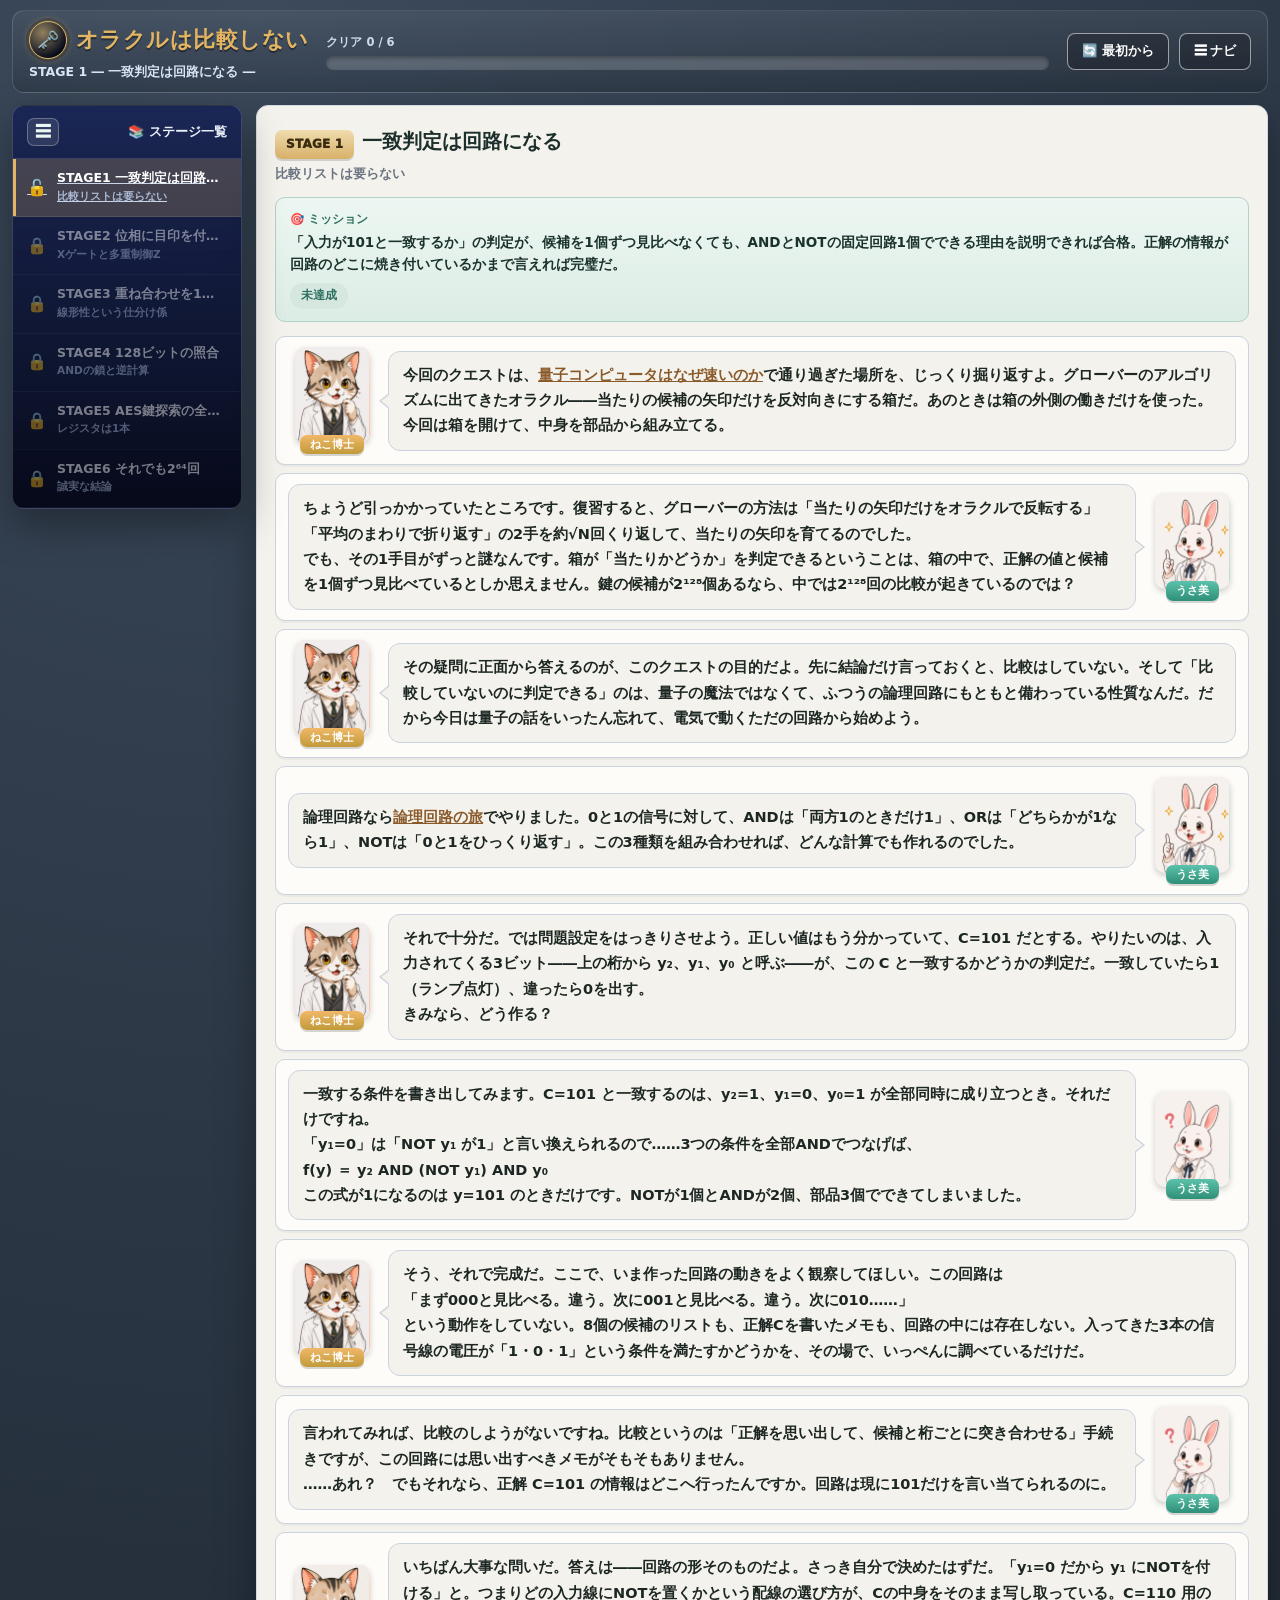
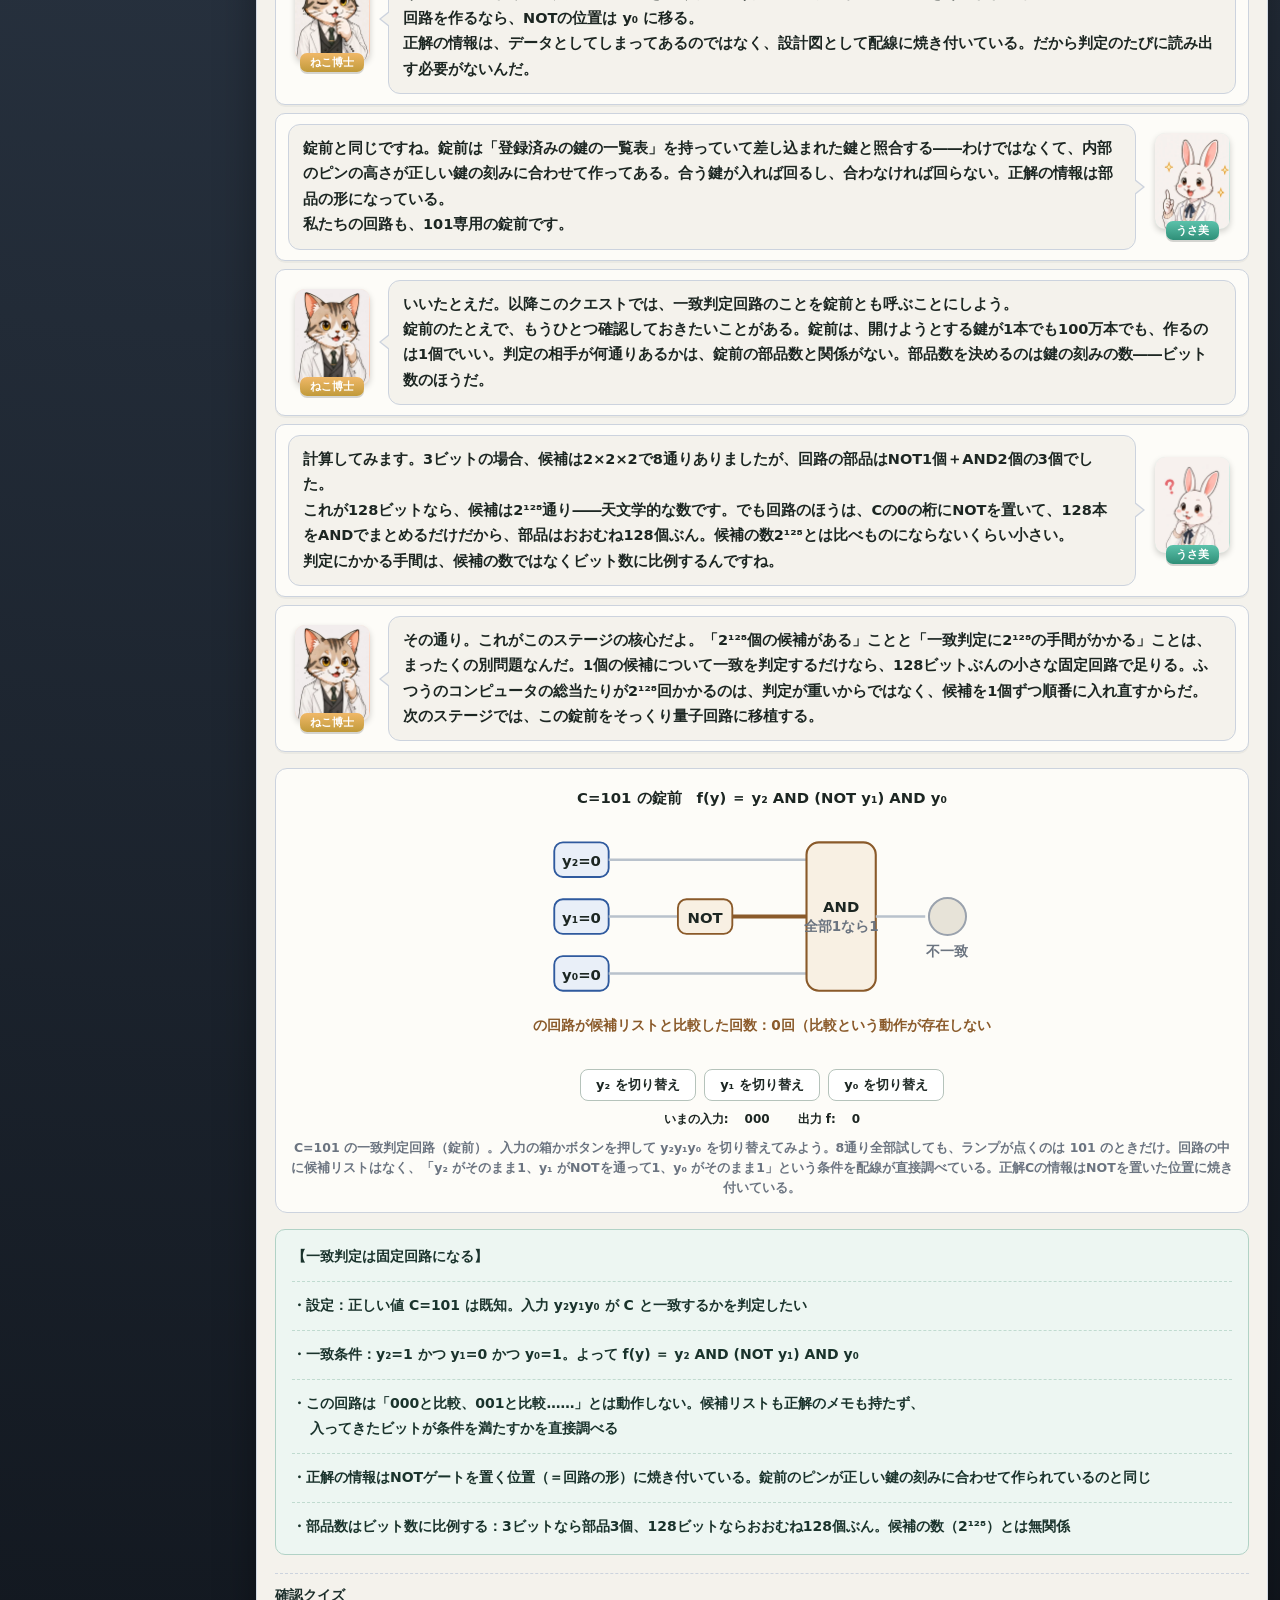
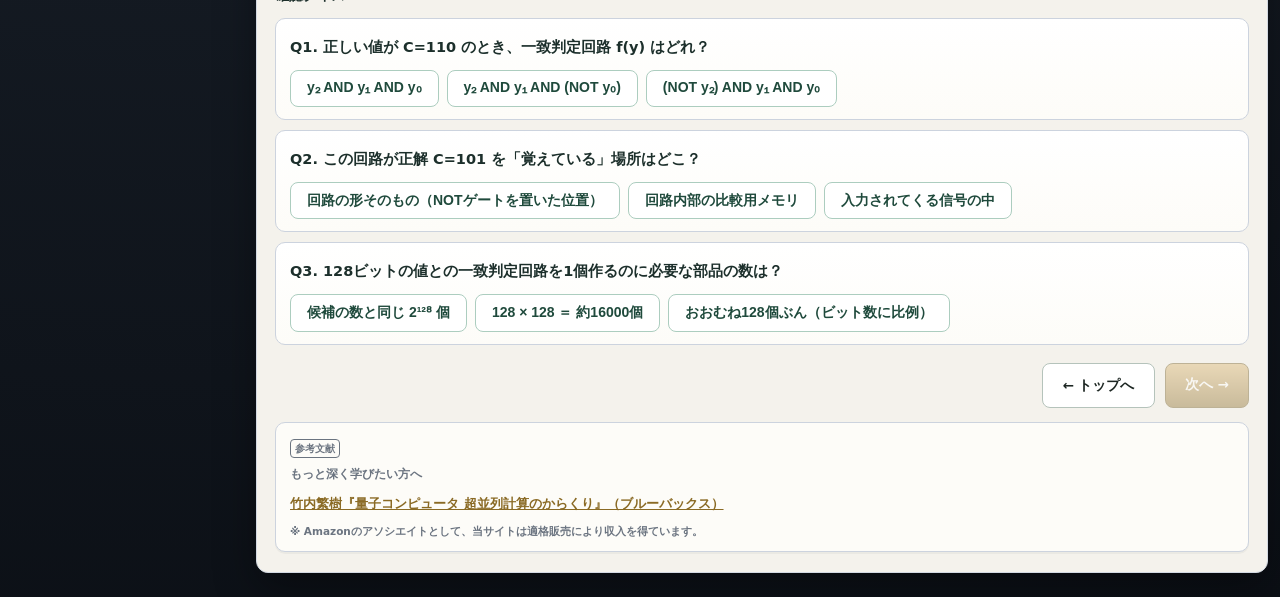
==== stage1.html @ 8a1bfce4 "feat: グローバーのオラクル解説クエスト全6ステージを追加 「オラクルは比較しない ― グローバー探索の一致判定回路のなかみ」。 古典AND錠前、Xサンドと多重制御Z、線形性、トフォリ鎖と逆計算、" ====
<!DOCTYPE html>
<html lang="ja">
<head>
<meta charset="UTF-8">
<meta name="viewport" content="width=device-width, initial-scale=1.0">
<meta name="theme-color" content="#26303d">
<!-- Google tag (gtag.js) -->
<script async src="https://www.googletagmanager.com/gtag/js?id=G-9RTQCP2HXM"></script>
<script>
  window.dataLayer = window.dataLayer || [];
  function gtag(){dataLayer.push(arguments);}
  gtag('js', new Date());
  gtag('config', 'G-9RTQCP2HXM');
</script>
<title>STAGE1 一致判定は回路になる ― オラクルは比較しない</title>
<meta name="description" content="「入力が101かどうか」を調べるのに、000と比較、001と比較…と順番に見比べる必要はない。ANDとNOTでできた固定回路が、比較リストなしで一致を見抜く。錠前が鍵の一覧表を持たないのと同じ理屈を、まず古典回路で確かめる。">
<link rel="canonical" href="https://ruglerugle.github.io/grover-oracle/stage1.html">
<meta property="og:type" content="article">
<meta property="og:site_name" content="オラクルは比較しない">
<meta property="og:locale" content="ja_JP">
<meta property="og:title" content="STAGE1 一致判定は回路になる ― オラクルは比較しない">
<meta property="og:description" content="一致判定に比較リストは要らない。ANDとNOTの固定回路が101を見抜く仕組みを、錠前のたとえで理解する。">
<meta property="og:url" content="https://ruglerugle.github.io/grover-oracle/stage1.html">
<meta property="og:image" content="https://ruglerugle.github.io/grover-oracle/images/ogp.png">
<meta name="twitter:card" content="summary_large_image">
<link rel="icon" type="image/png" href="images/favicon.png">
<link rel="stylesheet" href="design-system.css">
<style>
  .qc-svg .label{fill:var(--muted);font-size:11px;font-weight:700}
  .qc-svg .strong{fill:var(--ink);font-size:12px;font-weight:900}
  .qc-svg .accent{fill:#8a5a2a;font-size:11px;font-weight:900}
  .anim-ctrl{display:flex;align-items:center;gap:8px;justify-content:center;margin-top:10px;flex-wrap:wrap}
  .anim-ctrl .btn{padding:.4rem .95rem;font-size:13px;font-weight:900}
  .readout{display:flex;flex-wrap:wrap;gap:4px 16px;justify-content:center;margin-top:8px;font-size:12px;font-weight:700;color:var(--ink)}
  .readout b{font-weight:900;font-variant-numeric:tabular-nums;color:inherit}
</style>
</head>
<body>
<div class="app-shell side-collapsed" id="app-shell">
  <header class="game-header">
    <div class="brand">
      <div class="brand-title"><a class="head-reset home-badge" href="index.html" title="トップへ" aria-label="トップへ">🗝️</a> <span>オラクルは比較しない</span></div>
      <div class="brand-sub">STAGE 1 ― 一致判定は回路になる ―</div>
    </div>
    <div class="head-progress-wrap">
      <div class="head-progress-label" id="progress-label">クリア 0 / 6</div>
      <div class="head-progress" role="progressbar" aria-label="クリア済みステージ数" aria-valuemin="0" aria-valuemax="6" aria-valuenow="0"><div class="head-progress-fill" id="progress-fill" style="width:0%"></div></div>
    </div>
    <div class="header-actions">
      <button class="head-reset" id="btn-reset-all">🔄 最初から</button>
      <button class="head-reset" id="head-nav-toggle" title="ステージ一覧の表示切替">☰ ナビ</button>
    </div>
  </header>

  <div class="game-layout">
    <div class="side-backdrop" id="side-backdrop"></div>
    <aside class="side-panel">
      <div class="side-head">
        <button class="side-toggle" id="sidebar-toggle" title="ステージ一覧の表示切替" aria-label="ステージ一覧の表示切替">☰</button>
        <span class="side-head-text">📚 ステージ一覧</span>
      </div>
      <div class="side-list" id="side-list"></div>
    </aside>

    <main class="main-area">
      <div class="chapter-head">
        <span class="chapter-badge">STAGE 1</span><span class="chapter-title">一致判定は回路になる</span>
        <div class="chapter-sub">比較リストは要らない</div>
      </div>

      <div class="mission-box">
        <div class="mission-label">🎯 ミッション</div>
        <div class="mission-text">「入力が101と一致するか」の判定が、候補を1個ずつ見比べなくても、ANDとNOTの固定回路1個でできる理由を説明できれば合格。正解の情報が回路のどこに焼き付いているかまで言えれば完璧だ。</div>
        <span class="mission-status" id="mission-status">未達成</span>
      </div>

      <div class="dialogue-scene">
        <div class="dialog-row">
          <div class="dialog-character">
            <div class="dialog-avatar mentor"><img src="images/cat.webp" width="300" height="386" alt=""></div>
            <div class="dialog-name mentor">ねこ博士</div>
          </div>
          <div class="dialog-bubble">今回のクエストは、<a href="https://ruglerugle.github.io/quantum-computer/" target="_blank" rel="noopener" style="color:#8a5a2a;text-decoration:underline">量子コンピュータはなぜ速いのか</a>で通り過ぎた場所を、じっくり掘り返すよ。グローバーのアルゴリズムに出てきた<strong>オラクル</strong>――当たりの候補の矢印だけを反対向きにする箱だ。あのときは箱の外側の働きだけを使った。今回は<strong>箱を開けて、中身を部品から組み立てる</strong>。</div>
        </div>
        <div class="dialog-row right">
          <div class="dialog-character">
            <div class="dialog-avatar student"><img src="images/rabbit.webp" width="300" height="386" alt=""></div>
            <div class="dialog-name student">うさ美</div>
          </div>
          <div class="dialog-bubble">ちょうど引っかかっていたところです。復習すると、グローバーの方法は「当たりの矢印だけをオラクルで反転する」「平均のまわりで折り返す」の2手を約√N回くり返して、当たりの矢印を育てるのでした。<br>でも、その1手目がずっと謎なんです。箱が「当たりかどうか」を判定できるということは、<strong>箱の中で、正解の値と候補を1個ずつ見比べている</strong>としか思えません。鍵の候補が2¹²⁸個あるなら、中では2¹²⁸回の比較が起きているのでは？</div>
        </div>
        <div class="dialog-row">
          <div class="dialog-character">
            <div class="dialog-avatar mentor"><img src="images/cat.webp" width="300" height="386" alt=""></div>
            <div class="dialog-name mentor">ねこ博士</div>
          </div>
          <div class="dialog-bubble">その疑問に正面から答えるのが、このクエストの目的だよ。先に結論だけ言っておくと、<strong>比較はしていない</strong>。そして「比較していないのに判定できる」のは、量子の魔法ではなくて、<strong>ふつうの論理回路にもともと備わっている性質</strong>なんだ。だから今日は量子の話をいったん忘れて、電気で動くただの回路から始めよう。</div>
        </div>
        <div class="dialog-row right">
          <div class="dialog-character">
            <div class="dialog-avatar student"><img src="images/rabbit.webp" width="300" height="386" alt=""></div>
            <div class="dialog-name student">うさ美</div>
          </div>
          <div class="dialog-bubble">論理回路なら<a href="https://informatics.habatakijuku.com/cpu-logic-game/" target="_blank" rel="noopener" style="color:#8a5a2a;text-decoration:underline">論理回路の旅</a>でやりました。0と1の信号に対して、ANDは「両方1のときだけ1」、ORは「どちらかが1なら1」、NOTは「0と1をひっくり返す」。この3種類を組み合わせれば、どんな計算でも作れるのでした。</div>
        </div>
        <div class="dialog-row">
          <div class="dialog-character">
            <div class="dialog-avatar mentor"><img src="images/cat.webp" width="300" height="386" alt=""></div>
            <div class="dialog-name mentor">ねこ博士</div>
          </div>
          <div class="dialog-bubble">それで十分だ。では問題設定をはっきりさせよう。<strong>正しい値はもう分かっていて、C=101 だとする</strong>。やりたいのは、入力されてくる3ビット――上の桁から y₂、y₁、y₀ と呼ぶ――が、この C と<strong>一致するかどうかの判定</strong>だ。一致していたら1（ランプ点灯）、違ったら0を出す。<br>きみなら、どう作る？</div>
        </div>
        <div class="dialog-row right">
          <div class="dialog-character">
            <div class="dialog-avatar student"><img src="images/rabbitThink.webp" width="300" height="386" alt=""></div>
            <div class="dialog-name student">うさ美</div>
          </div>
          <div class="dialog-bubble">一致する条件を書き出してみます。C=101 と一致するのは、<strong>y₂=1、y₁=0、y₀=1 が全部同時に成り立つとき</strong>。それだけですね。<br>「y₁=0」は「NOT y₁ が1」と言い換えられるので……3つの条件を全部ANDでつなげば、<br><strong>f(y) ＝ y₂ AND (NOT y₁) AND y₀</strong><br>この式が1になるのは y=101 のときだけです。NOTが1個とANDが2個、部品3個でできてしまいました。</div>
        </div>
        <div class="dialog-row">
          <div class="dialog-character">
            <div class="dialog-avatar mentor"><img src="images/cat.webp" width="300" height="386" alt=""></div>
            <div class="dialog-name mentor">ねこ博士</div>
          </div>
          <div class="dialog-bubble">そう、それで完成だ。ここで、いま作った回路の動きをよく観察してほしい。この回路は<br>「まず000と見比べる。違う。次に001と見比べる。違う。次に010……」<br>という動作を<strong>していない</strong>。8個の候補のリストも、正解Cを書いたメモも、回路の中には存在しない。入ってきた3本の信号線の電圧が「1・0・1」という条件を満たすかどうかを、<strong>その場で、いっぺんに</strong>調べているだけだ。</div>
        </div>
        <div class="dialog-row right">
          <div class="dialog-character">
            <div class="dialog-avatar student"><img src="images/rabbitThink.webp" width="300" height="386" alt=""></div>
            <div class="dialog-name student">うさ美</div>
          </div>
          <div class="dialog-bubble">言われてみれば、比較のしようがないですね。比較というのは「正解を思い出して、候補と桁ごとに突き合わせる」手続きですが、この回路には思い出すべきメモがそもそもありません。<br>……あれ？　でもそれなら、<strong>正解 C=101 の情報はどこへ行った</strong>んですか。回路は現に101だけを言い当てられるのに。</div>
        </div>
        <div class="dialog-row">
          <div class="dialog-character">
            <div class="dialog-avatar mentor"><img src="images/catThink.webp" width="300" height="386" alt=""></div>
            <div class="dialog-name mentor">ねこ博士</div>
          </div>
          <div class="dialog-bubble">いちばん大事な問いだ。答えは――<strong>回路の形そのもの</strong>だよ。さっき自分で決めたはずだ。「y₁=0 だから y₁ にNOTを付ける」と。つまり<strong>どの入力線にNOTを置くか</strong>という配線の選び方が、Cの中身をそのまま写し取っている。C=110 用の回路を作るなら、NOTの位置は y₀ に移る。<br>正解の情報は、データとしてしまってあるのではなく、<strong>設計図として配線に焼き付いている</strong>。だから判定のたびに読み出す必要がないんだ。</div>
        </div>
        <div class="dialog-row right">
          <div class="dialog-character">
            <div class="dialog-avatar student"><img src="images/rabbit.webp" width="300" height="386" alt=""></div>
            <div class="dialog-name student">うさ美</div>
          </div>
          <div class="dialog-bubble">錠前と同じですね。錠前は「登録済みの鍵の一覧表」を持っていて差し込まれた鍵と照合する――わけではなくて、<strong>内部のピンの高さが正しい鍵の刻みに合わせて作ってある</strong>。合う鍵が入れば回るし、合わなければ回らない。正解の情報は部品の形になっている。<br>私たちの回路も、101専用の錠前です。</div>
        </div>
        <div class="dialog-row">
          <div class="dialog-character">
            <div class="dialog-avatar mentor"><img src="images/cat.webp" width="300" height="386" alt=""></div>
            <div class="dialog-name mentor">ねこ博士</div>
          </div>
          <div class="dialog-bubble">いいたとえだ。以降このクエストでは、一致判定回路のことを<strong>錠前</strong>とも呼ぶことにしよう。<br>錠前のたとえで、もうひとつ確認しておきたいことがある。錠前は、開けようとする鍵が1本でも100万本でも、<strong>作るのは1個でいい</strong>。判定の相手が何通りあるかは、錠前の部品数と関係がない。部品数を決めるのは<strong>鍵の刻みの数</strong>――ビット数のほうだ。</div>
        </div>
        <div class="dialog-row right">
          <div class="dialog-character">
            <div class="dialog-avatar student"><img src="images/rabbitThink.webp" width="300" height="386" alt=""></div>
            <div class="dialog-name student">うさ美</div>
          </div>
          <div class="dialog-bubble">計算してみます。3ビットの場合、候補は2×2×2で8通りありましたが、回路の部品はNOT1個＋AND2個の3個でした。<br>これが128ビットなら、候補は2¹²⁸通り――天文学的な数です。でも回路のほうは、Cの0の桁にNOTを置いて、128本をANDでまとめるだけだから、<strong>部品はおおむね128個ぶん</strong>。候補の数2¹²⁸とは比べものにならないくらい小さい。<br>判定にかかる手間は、候補の数ではなく<strong>ビット数に比例する</strong>んですね。</div>
        </div>
        <div class="dialog-row">
          <div class="dialog-character">
            <div class="dialog-avatar mentor"><img src="images/cat.webp" width="300" height="386" alt=""></div>
            <div class="dialog-name mentor">ねこ博士</div>
          </div>
          <div class="dialog-bubble">その通り。これがこのステージの核心だよ。<strong>「2¹²⁸個の候補がある」ことと「一致判定に2¹²⁸の手間がかかる」ことは、まったくの別問題</strong>なんだ。1個の候補について一致を判定するだけなら、128ビットぶんの小さな固定回路で足りる。ふつうのコンピュータの総当たりが2¹²⁸回かかるのは、判定が重いからではなく、<strong>候補を1個ずつ順番に入れ直す</strong>からだ。<br>次のステージでは、この錠前をそっくり量子回路に移植する。</div>
        </div>
      </div>

      <div class="diagram-box">
        <svg id="lock-svg" class="qc-svg" viewBox="0 0 372 216" width="100%" role="img" aria-label="C=101の一致判定回路の図。左に3つの入力y2、y1、y0があり、y1の線にはNOTゲートが入っている。3本の線がANDゲートに集まり、出力にランプがつながる。入力を切り替えると信号線の色が変わり、入力が101のときだけランプが点灯する">
          <text class="strong" x="186" y="16" text-anchor="middle">C=101 の錠前　f(y) ＝ y₂ AND (NOT y₁) AND y₀</text>
          <!-- 入力トグル -->
          <g id="in2" style="cursor:pointer" role="button" tabindex="0" aria-label="入力y2を切り替え">
            <rect x="18" y="48" width="44" height="28" rx="7" fill="#e9eff8" stroke="#2f5a9e" stroke-width="1.5"/>
            <text class="strong" x="40" y="67" text-anchor="middle">y₂=<tspan id="v2">0</tspan></text>
          </g>
          <g id="in1" style="cursor:pointer" role="button" tabindex="0" aria-label="入力y1を切り替え">
            <rect x="18" y="94" width="44" height="28" rx="7" fill="#e9eff8" stroke="#2f5a9e" stroke-width="1.5"/>
            <text class="strong" x="40" y="113" text-anchor="middle">y₁=<tspan id="v1">0</tspan></text>
          </g>
          <g id="in0" style="cursor:pointer" role="button" tabindex="0" aria-label="入力y0を切り替え">
            <rect x="18" y="140" width="44" height="28" rx="7" fill="#e9eff8" stroke="#2f5a9e" stroke-width="1.5"/>
            <text class="strong" x="40" y="159" text-anchor="middle">y₀=<tspan id="v0">0</tspan></text>
          </g>
          <!-- 配線 -->
          <line id="w2" x1="62" y1="62" x2="222" y2="62" stroke="#b9c2cc" stroke-width="2"/>
          <line id="w1a" x1="62" y1="108" x2="118" y2="108" stroke="#b9c2cc" stroke-width="2"/>
          <line id="w1b" x1="162" y1="108" x2="222" y2="108" stroke="#b9c2cc" stroke-width="2"/>
          <line id="w0" x1="62" y1="154" x2="222" y2="154" stroke="#b9c2cc" stroke-width="2"/>
          <!-- NOT -->
          <rect x="118" y="94" width="44" height="28" rx="7" fill="#f8f0e3" stroke="#8a5a2a" stroke-width="1.5"/>
          <text class="strong" x="140" y="113" text-anchor="middle">NOT</text>
          <!-- AND -->
          <rect x="222" y="48" width="56" height="120" rx="10" fill="#f8f0e3" stroke="#8a5a2a" stroke-width="1.7"/>
          <text class="strong" x="250" y="104" text-anchor="middle">AND</text>
          <text class="label" x="250" y="120" text-anchor="middle">全部1なら1</text>
          <!-- 出力 -->
          <line id="wout" x1="278" y1="108" x2="318" y2="108" stroke="#b9c2cc" stroke-width="2"/>
          <circle id="lamp" cx="336" cy="108" r="15" fill="#e7e3d8" stroke="#9aa2ad" stroke-width="1.6"/>
          <text id="lamp-label" class="label" x="336" y="140" text-anchor="middle">不一致</text>
          <text id="cmp-count" class="accent" x="186" y="200" text-anchor="middle">この回路が候補リストと比較した回数：0回（比較という動作が存在しない）</text>
        </svg>
        <div class="anim-ctrl">
          <button type="button" class="btn" id="btn-y2">y₂ を切り替え</button>
          <button type="button" class="btn" id="btn-y1">y₁ を切り替え</button>
          <button type="button" class="btn" id="btn-y0">y₀ を切り替え</button>
        </div>
        <div class="readout">いまの入力: <b id="cur-in">000</b>　出力 f: <b id="cur-out">0</b></div>
        <div class="diagram-caption">C=101 の一致判定回路（錠前）。入力の箱かボタンを押して y₂y₁y₀ を切り替えてみよう。8通り全部試しても、ランプが点くのは <strong>101 のときだけ</strong>。回路の中に候補リストはなく、「y₂ がそのまま1、y₁ がNOTを通って1、y₀ がそのまま1」という条件を配線が直接調べている。正解Cの情報は<strong>NOTを置いた位置</strong>に焼き付いている。</div>
      </div>

      <div class="formula-box">
        <span class="step">【一致判定は固定回路になる】</span>
        <span class="step">・設定：正しい値 <span class="nw">C=101</span> は既知。入力 <span class="nw">y₂y₁y₀</span> が C と一致するかを判定したい</span>
        <span class="step">・一致条件：<span class="nw">y₂=1</span> かつ <span class="nw">y₁=0</span> かつ <span class="nw">y₀=1</span>。よって <span class="nw">f(y) ＝ y₂ AND (NOT y₁) AND y₀</span></span>
        <span class="step">・この回路は「000と比較、001と比較……」とは<strong>動作しない</strong>。候補リストも正解のメモも持たず、入ってきたビットが条件を満たすかを直接調べる</span>
        <span class="step">・正解の情報は<strong>NOTゲートを置く位置（＝回路の形）</strong>に焼き付いている。錠前のピンが正しい鍵の刻みに合わせて作られているのと同じ</span>
        <span class="step">・部品数はビット数に比例する：3ビットなら部品3個、128ビットなら<span class="nw">おおむね128個ぶん</span>。候補の数（2¹²⁸）とは無関係</span>
      </div>

      <div class="quiz-head">確認クイズ</div>
      <div class="quiz-card" data-quiz>
        <p class="quiz-q">Q1. 正しい値が C=110 のとき、一致判定回路 f(y) はどれ？</p>
        <div class="choice-list">
          <button class="choice-btn">y₂ AND y₁ AND y₀</button>
          <button class="choice-btn">y₂ AND y₁ AND (NOT y₀)</button>
          <button class="choice-btn">(NOT y₂) AND y₁ AND y₀</button>
        </div>
        <div class="quiz-explain" hidden>正解！ C=110 と一致する条件は「y₂=1 かつ y₁=1 かつ y₀=0」。0になっている桁は y₀ だけなので、NOTは y₀ に付く。NOTの位置が変わる＝別の値専用の錠前になる、ということだ。</div>
      </div>

      <div class="quiz-card" data-quiz>
        <p class="quiz-q">Q2. この回路が正解 C=101 を「覚えている」場所はどこ？</p>
        <div class="choice-list">
          <button class="choice-btn">回路の形そのもの（NOTゲートを置いた位置）</button>
          <button class="choice-btn">回路内部の比較用メモリ</button>
          <button class="choice-btn">入力されてくる信号の中</button>
        </div>
        <div class="quiz-explain" hidden>正解！ 回路には正解を書いたメモも候補のリストもない。「y₁ にだけNOTを置く」という配線の選び方自体が、C=101 の写しになっている。だから判定のたびに正解を読み出す必要がなく、比較という動作も起こらない。</div>
      </div>

      <div class="quiz-card" data-quiz>
        <p class="quiz-q">Q3. 128ビットの値との一致判定回路を1個作るのに必要な部品の数は？</p>
        <div class="choice-list">
          <button class="choice-btn">候補の数と同じ 2¹²⁸ 個</button>
          <button class="choice-btn">128 × 128 ＝ 約16000個</button>
          <button class="choice-btn">おおむね128個ぶん（ビット数に比例）</button>
        </div>
        <div class="quiz-explain" hidden>正解！ Cの0の桁にNOTを置き、128本の線をANDでまとめるだけだから、部品数はビット数に比例する。「候補が2¹²⁸個ある」ことと「1回の判定にかかる手間」は別の話――ここを切り分けるのが、このクエスト全体の鍵になる。</div>
      </div>

      <div class="stage-nav">
        <a class="btn" href="index.html">← トップへ</a>
        <button class="btn btn-primary" id="btn-next" disabled>次へ →</button>
      </div>

      <div id="book-recommend"></div>
    </main>
  </div>
</div>

<script src="js/progress.js"></script>
<script>GO.initStagePage(1);</script>

<script>
(function(){
  // C=101 の錠前シミュレータ
  var y = [0, 0, 0]; // [y2, y1, y0]
  var ON = "#8a5a2a", OFF = "#b9c2cc";

  function setWire(id, carrying1){
    var el = document.getElementById(id);
    el.setAttribute("stroke", carrying1 ? ON : OFF);
    el.setAttribute("stroke-width", carrying1 ? "3.2" : "2");
  }

  function render(){
    document.getElementById("v2").textContent = y[0];
    document.getElementById("v1").textContent = y[1];
    document.getElementById("v0").textContent = y[2];
    var out = (y[0] === 1 && y[1] === 0 && y[2] === 1) ? 1 : 0;
    setWire("w2", y[0] === 1);
    setWire("w1a", y[1] === 1);
    setWire("w1b", y[1] === 0); // NOT通過後
    setWire("w0", y[2] === 1);
    setWire("wout", out === 1);
    var lamp = document.getElementById("lamp");
    var label = document.getElementById("lamp-label");
    if (out === 1) {
      lamp.setAttribute("fill", "#f0d9a4");
      lamp.setAttribute("stroke", "#8a6a24");
      label.textContent = "一致！";
    } else {
      lamp.setAttribute("fill", "#e7e3d8");
      lamp.setAttribute("stroke", "#9aa2ad");
      label.textContent = "不一致";
    }
    document.getElementById("cur-in").textContent = "" + y[0] + y[1] + y[2];
    document.getElementById("cur-out").textContent = out;
  }

  function bindToggle(idx, svgId, btnId){
    function toggle(){ y[idx] = 1 - y[idx]; render(); }
    var g = document.getElementById(svgId);
    g.addEventListener("click", toggle);
    g.addEventListener("keydown", function(e){
      if (e.key === "Enter" || e.key === " ") { e.preventDefault(); toggle(); }
    });
    document.getElementById(btnId).addEventListener("click", toggle);
  }

  bindToggle(0, "in2", "btn-y2");
  bindToggle(1, "in1", "btn-y1");
  bindToggle(2, "in0", "btn-y0");
  render();
})();
</script>
</body>
</html>
---- design-system.css ----
/* ============================================================
   QUEST TEMPLATE — design system
   フェルト×クリーム紙×ゴールドを基調にした、学習クエスト系サイトの
   見た目だけを抜き出した共通デザインシステム。
   クイズ判定・進捗管理・ダイアログ内容などのロジックは含まない。
   色を変えたいときは :root の変数だけ差し替えればOK。
   ============================================================ */

*,*::before,*::after{box-sizing:border-box;margin:0;padding:0}
html{-webkit-text-size-adjust:100%;text-size-adjust:100%;scroll-behavior:smooth}
html,body{max-width:100vw;overflow-x:hidden}

:root{
  /* ベース配色（金庫の鋼鉄グレー×真鍮）。差し替えればテーマが丸ごと変わる */
  --bg1:#26303d;--bg2:#3c4a5c;--bg3:#0b0f15;
  --paper:#f4f2ec;--paper2:#fdfcf8;--ink:#1c2622;--muted:#6b7480;--line:#ccd3de;
  --gold:#e3b563;--gold-dark:#8a6a24;--gold-light:#f5e3ba;
  --felt:#2b3644;--felt-dark:#0b0f15;
  --ok:#2f9e5c;--ok-bg:#e6f5ec;--ok-bd:#8fd1ab;
  --ng:#c8433f;--ng-bg:#fbe9e8;--ng-bd:#e79a97;
  --shadow:0 16px 40px rgba(0,0,0,.35);
  --r:10px;--r-lg:16px;
  --f:system-ui,-apple-system,"Hiragino Sans","Yu Gothic",sans-serif;
}

body{
  font-family:var(--f);color:var(--ink);font-weight:600;min-height:100vh;line-height:1.7;
  background:radial-gradient(circle at 20% 0%,var(--bg2) 0,var(--bg1) 40%,var(--bg3) 100%);
}
a{color:inherit}
button,a{-webkit-tap-highlight-color:transparent}

/* ==========================================================
   1. ページ共通シェル（内側ページ：ヘッダー＋サイドバー＋メイン）
   ========================================================== */
.app-shell{min-height:100vh;display:flex;flex-direction:column;gap:12px;padding:10px 12px 24px}

/* ヘッダー */
.game-header{display:flex;align-items:center;gap:18px;flex-wrap:wrap;color:#fff;padding:10px 16px;
  background:linear-gradient(180deg,rgba(255,255,255,.06),rgba(0,0,0,.14));border-radius:12px;border:1px solid rgba(255,255,255,.15)}
.brand{display:flex;flex-direction:column;gap:2px;min-width:220px}
/* brand-title の中にホームバッジ(アイコン)を入れると、それ自体がトップへ戻るボタンになる */
.brand-title{display:flex;align-items:center;gap:9px;font-size:22px;font-weight:950;letter-spacing:.02em;color:var(--gold);text-shadow:0 2px 0 rgba(0,0,0,.4)}
.brand-sub{font-size:12.5px;font-weight:800;color:#d9e4f5}
.head-progress-wrap{flex:1;min-width:160px;display:flex;flex-direction:column;gap:4px}
.head-progress-label{font-size:11.5px;color:#cfdcf0;font-weight:800}
.head-progress{height:14px;background:rgba(255,255,255,.18);border-radius:999px;overflow:hidden;box-shadow:inset 0 2px 4px rgba(0,0,0,.3)}
.head-progress-fill{height:100%;width:0;background:linear-gradient(90deg,#f0d9a4,var(--gold-dark));border-radius:999px;transition:width .4s}
.head-reset{padding:9px 14px;border:1.5px solid rgba(255,255,255,.55);border-radius:8px;background:rgba(0,0,0,.2);color:#fff;font-size:12.5px;font-weight:800;cursor:pointer;white-space:nowrap}
.head-reset:hover{background:rgba(255,255,255,.12)}
a.head-reset{text-decoration:none;display:inline-flex;align-items:center}
/* 円形バッジ（ブランドアイコン兼トップへ戻るボタン） */
.head-reset.home-badge{width:38px;height:38px;flex-shrink:0;padding:0;border-radius:50%;justify-content:center;background:radial-gradient(circle at 35% 30%, rgba(227,181,99,.5), rgba(5,9,26,1) 75%);border:1.5px solid var(--gold);box-shadow:0 0 0 3px rgba(0,0,0,.25),0 0 10px -2px var(--gold);font-size:18px}
.head-reset.home-badge:hover{box-shadow:0 0 0 3px rgba(0,0,0,.25),0 0 16px 0 var(--gold);background:rgba(0,0,0,.12);transform:translateY(-2px) scale(1.07)}
.header-actions{display:flex;align-items:center;gap:10px;margin-left:auto;flex-shrink:0}

/* レイアウト（サイドバー折りたたみ対応のオフキャンバス方式） */
.game-layout{display:grid;grid-template-columns:230px minmax(0,1fr);gap:14px;align-items:start;transition:grid-template-columns .25s ease}
.side-backdrop{display:none}

/* サイドバー */
.side-panel{background:linear-gradient(180deg,rgba(24,36,84,.92),rgba(5,8,24,.95));border:1px solid rgba(255,255,255,.16);
  border-radius:12px;box-shadow:var(--shadow);overflow:hidden;position:sticky;top:10px;transition:width .25s ease}
.side-head{padding:12px 14px;font-size:13px;font-weight:900;color:#eaf0fa;border-bottom:1px solid rgba(255,255,255,.14);
  display:flex;align-items:center;gap:8px;min-height:20px}
.side-head-text{white-space:nowrap}
.side-toggle{width:32px;height:28px;border:1px solid rgba(255,255,255,.28);border-radius:7px;background:rgba(255,255,255,.10);
  color:#eaf6f2;font-weight:950;font-size:16px;cursor:pointer;line-height:1;flex-shrink:0}
.side-list{display:flex;flex-direction:column}
.side-item{display:flex;align-items:center;gap:10px;padding:11px 14px;border-bottom:1px solid rgba(255,255,255,.09);
  color:#c8d4e8;cursor:pointer;user-select:none;touch-action:manipulation;min-width:0}
.side-item:hover{background:rgba(255,255,255,.06)}
.side-item.active{background:rgba(227,181,99,.22);box-shadow:inset 3px 0 0 var(--gold)}
.side-item.locked{opacity:.45;cursor:not-allowed}
.side-icon{font-size:16px;width:20px;text-align:center;flex-shrink:0}
.side-text{min-width:0}
.side-main{font-size:12.5px;font-weight:900;line-height:1.3;color:#fff;white-space:nowrap;overflow:hidden;text-overflow:ellipsis}
.side-sub{font-size:10.5px;color:#a9b8d5;margin-top:1px;white-space:nowrap;overflow:hidden;text-overflow:ellipsis}

.app-shell.side-collapsed .game-layout{grid-template-columns:64px minmax(0,1fr)}
.app-shell.side-collapsed .side-panel{width:64px}
.app-shell.side-collapsed .side-head{justify-content:center;padding:8px 6px}
.app-shell.side-collapsed .side-head-text{display:none}
.app-shell.side-collapsed .side-item{justify-content:center;padding:11px 6px}
.app-shell.side-collapsed .side-item .side-text{display:none}

@media(min-width:901px){
  .app-shell.side-collapsed .game-layout{grid-template-columns:230px minmax(0,1fr) !important}
  .app-shell.side-collapsed .side-panel{width:auto !important}
  .app-shell.side-collapsed .side-head{justify-content:space-between !important;padding:12px 14px !important}
  .app-shell.side-collapsed .side-head-text{display:block !important}
  .app-shell.side-collapsed .side-item{justify-content:flex-start !important;padding:11px 14px !important}
  .app-shell.side-collapsed .side-item .side-text{display:block !important}
}
@media(max-width:900px){
  .game-layout{grid-template-columns:64px minmax(0,1fr);gap:8px}
  .app-shell:not(.side-collapsed) .game-layout{grid-template-columns:210px minmax(0,1fr)}
  .side-panel{position:sticky;top:8px}
}
@media(max-width:700px){
  .game-layout{grid-template-columns:1fr}
  .app-shell.side-collapsed .game-layout,
  .app-shell:not(.side-collapsed) .game-layout{grid-template-columns:1fr}
  .side-panel{position:fixed;top:0;left:0;width:min(82vw,300px);height:100vh;height:100dvh;
    border-radius:0;transform:translateX(-100%);transition:transform .25s ease;
    box-shadow:10px 0 30px rgba(0,0,0,.45);overflow-y:auto;z-index:80}
  .app-shell.side-collapsed .side-panel{transform:translateX(-100%)}
  .app-shell:not(.side-collapsed) .side-panel{transform:translateX(0)}
  .side-backdrop{display:none;position:fixed;inset:0;background:rgba(6,12,18,.55);z-index:70}
  .app-shell:not(.side-collapsed) .side-backdrop{display:block}
  .game-header{padding:8px 12px}
}

/* メインエリア */
.main-area{background:var(--paper);border:1px solid #d3d9e2;border-radius:12px;padding:18px 18px 20px;box-shadow:var(--shadow);min-height:520px;min-width:0}
.chapter-head{margin-bottom:12px}
.chapter-badge{display:inline-block;background:linear-gradient(#f0dcae,#d8b169);color:#3a2c0e;border-radius:7px;
  padding:4px 11px;font-size:12px;font-weight:950;letter-spacing:.02em;margin-right:8px;box-shadow:0 2px 0 rgba(0,0,0,.15)}
.chapter-title{display:inline;font-size:20px;font-weight:950;color:#1c2f2b}
.chapter-sub{font-size:13px;color:var(--muted);margin-top:4px;font-weight:700}

/* ==========================================================
   2. キャラクター対話（吹き出し）
   .dialog-avatar.mentor / .dialog-avatar.student で色分け。
   画像を使う場合は中に <img> を入れる（object-fit:contain）。
   ========================================================== */
.dialogue-scene{display:flex;flex-direction:column;gap:8px;margin:14px 0 16px}
.dialog-row{display:grid;grid-template-columns:88px minmax(0,1fr);gap:12px;align-items:stretch;border:1px solid var(--line);background:var(--paper2);border-radius:10px;padding:10px 12px;box-shadow:0 2px 0 rgba(0,0,0,.04)}
.dialog-row.right{grid-template-columns:minmax(0,1fr) 88px}
.dialog-row.right .dialog-character{order:2}
.dialog-row.right .dialog-bubble{order:1}
.dialog-character{display:flex;flex-direction:column;align-items:center;justify-content:center;gap:0;min-width:0}
.dialog-avatar{position:relative;z-index:1;width:75px;height:96px;border-radius:10px;display:flex;align-items:center;justify-content:center;font-size:34px;box-shadow:0 3px 6px rgba(0,0,0,.18);flex-shrink:0;overflow:hidden}
.dialog-avatar.mentor{background:linear-gradient(#fde3d6,#f7c2a4)}
.dialog-avatar.student{background:linear-gradient(#dcefe9,#b9dcd0)}
.dialog-avatar img{width:100%;height:100%;object-fit:contain}
.dialog-name{position:relative;z-index:2;margin-top:-8px;padding:3px 10px;border-radius:7px;color:#fff;font-weight:900;font-size:11px;line-height:1.2;box-shadow:0 2px 0 rgba(0,0,0,.16);white-space:nowrap;text-align:center}
.dialog-name.mentor{background:linear-gradient(#f0b868,#c19a3a)}
.dialog-name.student{background:linear-gradient(#5cc2ab,#2f8f78)}
.dialog-bubble{position:relative;align-self:center;background:var(--paper);border:1px solid var(--line);border-radius:12px;padding:11px 14px;color:var(--ink);font-size:14.5px;line-height:1.75;font-weight:700;min-height:56px;align-content:center}
.dialog-bubble::before{content:"";position:absolute;left:-10px;top:50%;transform:translateY(-50%);width:0;height:0;border-top:8px solid transparent;border-bottom:8px solid transparent;border-right:10px solid var(--line)}
.dialog-bubble::after{content:"";position:absolute;left:-8px;top:50%;transform:translateY(-50%);width:0;height:0;border-top:7px solid transparent;border-bottom:7px solid transparent;border-right:9px solid var(--paper)}
.dialog-row.right .dialog-bubble::before{left:auto;right:-10px;border-right:0;border-left:10px solid var(--line)}
.dialog-row.right .dialog-bubble::after{left:auto;right:-8px;border-right:0;border-left:9px solid var(--paper)}
@media (max-width:700px){
  .dialog-row,.dialog-row.right{grid-template-columns:70px minmax(0,1fr);padding:8px;gap:8px}
  .dialog-row.right .dialog-character{order:0}
  .dialog-row.right .dialog-bubble{order:1}
  .dialog-avatar{width:59px;height:76px;font-size:27px}
  .dialog-name{font-size:9.5px;padding:3px 7px;margin-top:-6px}
  .dialog-bubble{font-size:14px;padding:9px 11px;min-height:0}
  .dialog-row.right .dialog-bubble::before{left:-10px;right:auto;border-left:0;border-right:10px solid var(--line)}
  .dialog-row.right .dialog-bubble::after{left:-8px;right:auto;border-left:0;border-right:9px solid var(--paper)}
}

/* ==========================================================
   3. ミッションボックス／ボタン／選択肢（クイズの見た目のみ。判定ロジックは含まない）
   ========================================================== */
.mission-box{background:linear-gradient(180deg,#edf6f2,#dcede5);border:1px solid #b1d2c6;border-radius:10px;padding:12px 14px;margin-bottom:14px}
.mission-label{font-size:11.5px;font-weight:950;color:#2e7060;margin-bottom:3px}
.mission-text{font-size:13.5px;color:#1a332c;font-weight:700;line-height:1.6}
.mission-status{display:inline-block;margin-top:8px;padding:3px 11px;border-radius:999px;font-size:11.5px;font-weight:900;
  background:#d6e7df;color:#2e7060}
.mission-status.ok{background:var(--ok-bg);color:var(--ok);border:1px solid var(--ok-bd)}

/* ステージクリア演出・クリアバッジ */
.stage-clear-banner{margin:18px 0 4px;text-align:center;font-size:24px;font-weight:950;color:var(--gold-dark);letter-spacing:.04em;animation:clear-pop .5s cubic-bezier(.2,1.6,.4,1)}
@keyframes clear-pop{0%{transform:scale(.3);opacity:0}100%{transform:scale(1);opacity:1}}
.quest-card.cleared::after{content:"🏅";position:absolute;top:-12px;right:-8px;font-size:26px;filter:drop-shadow(0 2px 3px rgba(0,0,0,.3))}
@media (prefers-reduced-motion:reduce){.stage-clear-banner{animation:none}}

.stage-nav{display:flex;justify-content:flex-end;gap:10px;margin-top:18px;flex-wrap:wrap}
.btn{border:1px solid #b5c3bb;background:#fff;border-radius:8px;padding:.65rem 1.2rem;font-size:13.5px;cursor:pointer;
  color:var(--ink);font-family:var(--f);font-weight:800;touch-action:manipulation;-webkit-tap-highlight-color:transparent}
.btn:hover{background:#edf3ef}
.btn:disabled{opacity:.4;cursor:not-allowed}
a.btn{text-decoration:none;display:inline-flex;align-items:center}
.btn-primary{background:linear-gradient(#d9b269,#8a6a24);border-color:#6d5518;color:#fff;box-shadow:0 3px 0 #4a3a0e}
.btn-primary:hover{opacity:.92;background:linear-gradient(#d9b269,#8a6a24)}
.btn-primary:disabled{opacity:.4;cursor:not-allowed;box-shadow:none}

.choice-list{display:flex;flex-wrap:wrap;gap:8px;margin-top:10px}
.choice-btn{border:1.5px solid #accdbf;background:#fff;border-radius:8px;padding:.55rem 1rem;font-size:14px;font-weight:800;
  cursor:pointer;color:#1f4a3c;touch-action:manipulation;text-align:left}
.choice-btn:hover{background:#ecf6f1}
.choice-btn.choice-ok{background:var(--ok-bg);border-color:var(--ok-bd);color:var(--ok)}
.choice-btn.choice-ng{background:var(--ng-bg);border-color:var(--ng-bd);color:var(--ng)}
/* 色だけに頼らない正誤表示（色覚特性への配慮） */
.choice-btn.choice-ok::before{content:"✓ "}
.choice-btn.choice-ng::before{content:"✗ "}
/* スクリーンリーダー専用テキスト */
.sr-only{position:absolute;width:1px;height:1px;padding:0;margin:-1px;overflow:hidden;clip:rect(0 0 0 0);white-space:nowrap;border:0}
.quiz-q{font-size:14.5px;font-weight:850;color:#1c2f2b;margin-top:4px}
.quiz-head{font-size:14px;font-weight:950;color:#1c2f2b;margin:18px 0 10px;padding-top:10px;border-top:1px dashed var(--line)}
.quiz-card{background:linear-gradient(180deg,#fff,var(--paper2));border:1px solid var(--line);border-radius:10px;padding:12px 14px;margin-bottom:10px}
.quiz-explain{margin-top:9px;font-size:13.5px;line-height:1.6;color:#1a332c;background:#edf6f2;border:1px solid #b1d2c6;border-radius:8px;padding:8px 10px}

/* ==========================================================
   4.5 SVG図解ボックス（relativity-quest 独自拡張）
   ========================================================== */
.diagram-box{background:var(--paper2);border:1px solid var(--line);border-radius:12px;padding:14px;margin:16px 0;text-align:center}
.diagram-box svg{max-width:min(100%,460px);height:auto}
.diagram-caption{font-size:12.5px;color:var(--muted);margin-top:8px;font-weight:700;line-height:1.6}
.formula-box{background:#edf6f2;border:1px solid #b1d2c6;border-radius:10px;padding:14px 16px;margin:12px 0;font-size:14px;line-height:1.85;color:#1a332c;font-weight:700;overflow-x:auto}
/* 各ステップは折り返しても頭が分かるよう、ぶら下げインデント＋行間で区切る */
.formula-box .step{display:block;margin-bottom:11px;padding-left:1.3em;text-indent:-1.3em;word-break:keep-all;overflow-wrap:break-word}
.formula-box .step.multi{padding-left:0;text-indent:0}
.formula-box .step.multi .item{display:inline-block;max-width:100%;padding-left:1.3em;text-indent:-1.3em;word-break:keep-all;overflow-wrap:break-word}
.formula-box .step:last-child{margin-bottom:0}
/* 折り返しても項目の切れ目が分かるよう、2つめ以降に区切り線を引く */
.formula-box .step + .step{border-top:1px dashed #c0dbd0;padding-top:11px}
/* 途中で割れると読めなくなる項だけ、折り返しを禁じる */
.formula-box .nw{white-space:nowrap}
/* 幅の狭い画面では、見出しと式を別の行に分ける */
.formula-box br.wbr{display:none}
@media(max-width:480px){ .formula-box br.wbr{display:inline} }
@media(max-width:480px){
  .formula-box{font-size:13.5px;padding:12px 13px;line-height:1.8}
  .formula-box .step{margin-bottom:12px}
  .app-shell.side-collapsed{padding-left:0;padding-right:0}
  .app-shell.side-collapsed .main-area{padding-left:8px;padding-right:8px;border-left:none;border-right:none;border-radius:0}
}

/* ==========================================================
   5. 終了画面／外部リンク案内
   ========================================================== */
#book-recommend{margin-top:14px;background:var(--paper2);border:1px solid var(--line);border-radius:10px;padding:10px 14px;box-shadow:0 2px 0 rgba(0,0,0,.04)}
#book-recommend:empty{display:none}
.book-recommend-label{display:inline-block;font-size:10px;font-weight:900;color:var(--muted);border:1px solid var(--muted);border-radius:4px;padding:0 4px;margin:0 0 6px}
.book-recommend-body{display:flex;align-items:center;gap:12px}
.book-recommend-lead{font-size:12px;color:var(--muted);margin:0 0 4px;font-weight:700}
#book-recommend a{font-size:13px;color:var(--gold-dark);font-weight:900;text-decoration:underline}
.book-recommend-note{margin-top:7px;font-size:10.5px;color:var(--muted);font-weight:700}

.recap-list{display:flex;flex-direction:column;gap:10px;margin:4px 0 8px}
.recap-item{display:flex;align-items:flex-start;gap:12px;padding:12px 14px;background:var(--paper2);border:1px solid var(--line);border-radius:10px}
.recap-num{flex-shrink:0;width:26px;height:26px;border-radius:50%;background:linear-gradient(#d9b269,#8a6a24);color:#fff;font-weight:900;font-size:12px;display:flex;align-items:center;justify-content:center;margin-top:1px}
.recap-body{font-size:13px;line-height:1.7}
.recap-title{font-weight:900;color:var(--ink)}
.recap-desc{color:var(--muted);font-weight:700}
.complete-actions{display:flex;gap:12px;flex-wrap:wrap;justify-content:center;margin-top:20px}

/* ==========================================================
   6. トップ（ポータル）ページ：ヒーロー＋クエストカード
   ========================================================== */
.shell{width:min(1080px,calc(100% - 32px));margin:0 auto;padding:10px 0 28px}

.topbar{display:flex;align-items:center;gap:14px;flex-wrap:wrap;color:#fff;padding:12px 18px;margin-bottom:16px;
  background:linear-gradient(180deg,rgba(255,255,255,.06),rgba(0,0,0,.14));border-radius:14px;border:1px solid rgba(255,255,255,.15)}
.brand-badge{width:44px;height:44px;flex-shrink:0;border-radius:50%;display:flex;align-items:center;justify-content:center;font-size:22px;
  background:radial-gradient(circle at 35% 30%,rgba(227,181,99,.55),rgba(5,9,26,1) 75%);border:1.5px solid var(--gold);
  box-shadow:0 0 0 3px rgba(0,0,0,.25),0 0 10px -2px var(--gold)}
.brand-copy{display:flex;flex-direction:column;line-height:1.25}
.brand-copy strong{font-size:18px;font-weight:900;letter-spacing:.02em;color:var(--gold-light)}
.brand-copy small{margin-top:2px;font-size:10.5px;font-weight:800;letter-spacing:.08em;color:#cfdcf0}

.hero{position:relative;display:flex;align-items:flex-end;justify-content:center;gap:18px;padding:14px 10px 10px;text-align:center}
.hero-mascot{width:104px;height:auto;flex-shrink:0;filter:drop-shadow(0 10px 14px rgba(0,0,0,.35))}
.hero-copy{max-width:560px}
.hero h1{color:#fffdf7;font-size:clamp(22px,4.6vw,34px);font-weight:900;line-height:1.5;letter-spacing:.01em;
  text-shadow:0 4px 16px rgba(0,0,0,.3)}
.hero h1 .line{display:block}
.hero h1 .accent{color:var(--gold-light)}
.hero p{max-width:440px;margin:12px auto 0;color:#e2e9f5;font-size:13.5px;font-weight:700;line-height:2}
.nowrap{white-space:nowrap}

.board{margin-top:20px;padding:20px 20px 24px;background:var(--paper);border:1px solid #d3d9e2;border-radius:22px;box-shadow:var(--shadow)}
.board-head{display:flex;align-items:flex-end;justify-content:space-between;gap:16px;flex-wrap:wrap;margin-bottom:16px;
  padding-bottom:14px;border-bottom:2.5px dashed var(--line)}
.board-head h2{font-size:22px;font-weight:900;color:var(--ink)}
.board-head p{font-size:12px;font-weight:700;color:var(--muted)}

.quest-grid{display:grid;grid-template-columns:repeat(2,minmax(0,1fr));gap:16px}
.quest-card{
  --accent:var(--gold-dark);--accent-bg:#f2ede0;
  position:relative;display:flex;flex-direction:column;gap:10px;padding:18px 18px 16px;
  border-radius:var(--r-lg);border:3px solid var(--accent);background:var(--accent-bg);
  color:var(--ink);text-decoration:none;box-shadow:0 6px 0 var(--accent);
  transition:transform .16s ease,box-shadow .16s ease;
}
.quest-card:hover,.quest-card:focus-visible{transform:translateY(-3px);box-shadow:0 9px 0 var(--accent);outline:none}
.quest-card:active{transform:translateY(3px);box-shadow:0 2px 0 var(--accent)}
.quest-card.locked{opacity:.6;cursor:default;box-shadow:0 6px 0 var(--accent)}
.quest-card.locked:hover{transform:none;box-shadow:0 6px 0 var(--accent)}

.q-top{display:flex;align-items:center;gap:10px}
.q-num{width:34px;height:34px;flex-shrink:0;border-radius:50%;display:flex;align-items:center;justify-content:center;
  background:var(--accent);color:#fff;font-weight:900;font-size:14px;box-shadow:0 2px 0 rgba(0,0,0,.18)}
.q-suit{margin-left:auto;font-size:24px;color:var(--accent)}
.q-title{font-size:19px;font-weight:900;line-height:1.3}
.q-meta{display:flex;align-items:center;gap:8px;flex-wrap:wrap}
.q-tag{display:inline-block;width:fit-content;padding:3px 10px;border-radius:999px;background:var(--accent);color:#fff;
  font-size:10px;font-weight:900;letter-spacing:.04em}
.q-time{font-size:10.5px;font-weight:800;color:#5c6472}
.q-desc{font-size:12px;font-weight:700;color:#5c6472;line-height:1.7;flex:1}
.q-cta{margin-top:4px;display:inline-flex;align-items:center;justify-content:center;gap:6px;padding:10px 0;border-radius:999px;
  background:var(--accent);color:#fff;font-size:13px;font-weight:900;box-shadow:0 3px 0 rgba(0,0,0,.2)}

footer{margin-top:20px;display:flex;flex-wrap:wrap;align-items:center;justify-content:center;gap:10px;
  color:#dce4f0;font-size:11px;font-weight:700;text-align:center}
.footer-suits{display:flex;gap:8px;font-size:15px;color:#cfd8e6}

@media (max-width:780px){
  .hero-mascot{display:none}
  .hero h1{font-size:clamp(17px,5.6vw,32px)}
}
@media (max-width:760px){
  .quest-grid{grid-template-columns:1fr}
  .hero{gap:8px;padding-top:10px}
  .board{padding:16px 14px 18px;border-radius:18px}
}
@media (prefers-reduced-motion:reduce){
  html{scroll-behavior:auto}
  *,*::before,*::after{transition-duration:.01ms!important}
}
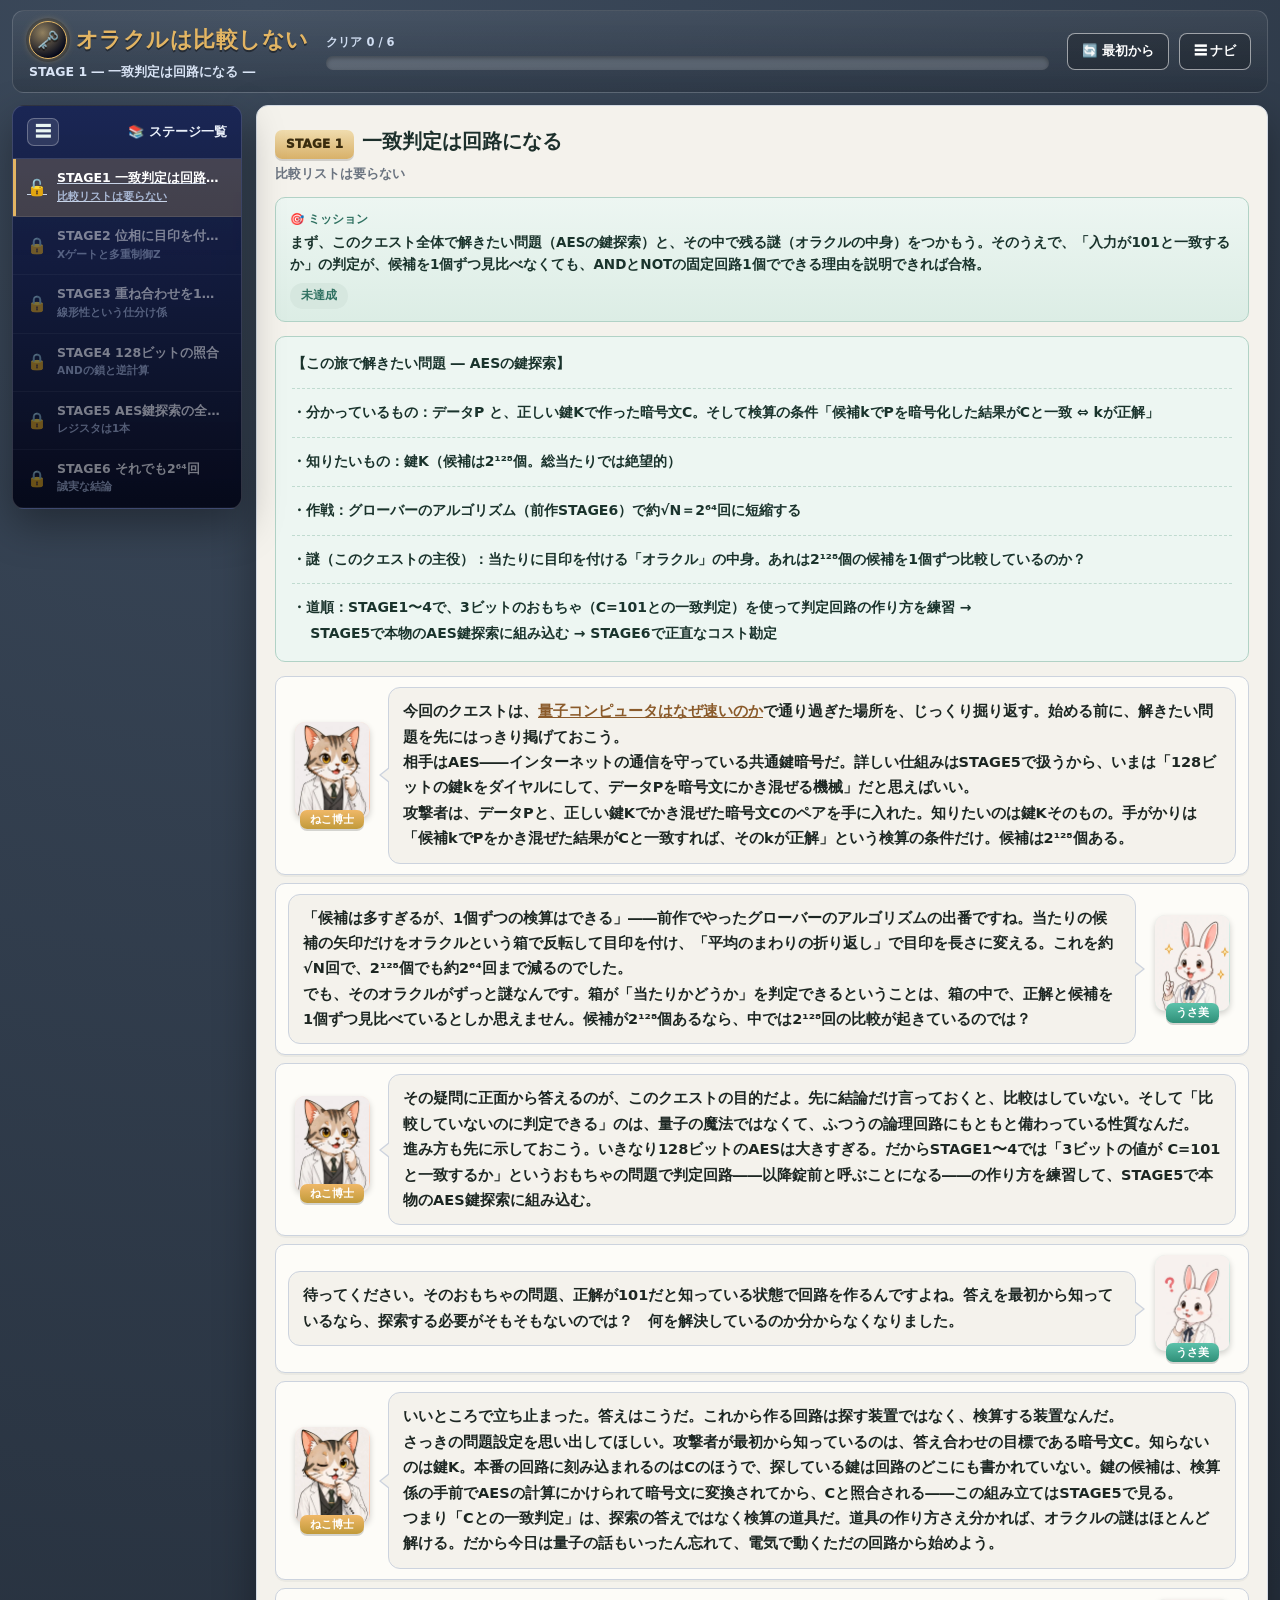
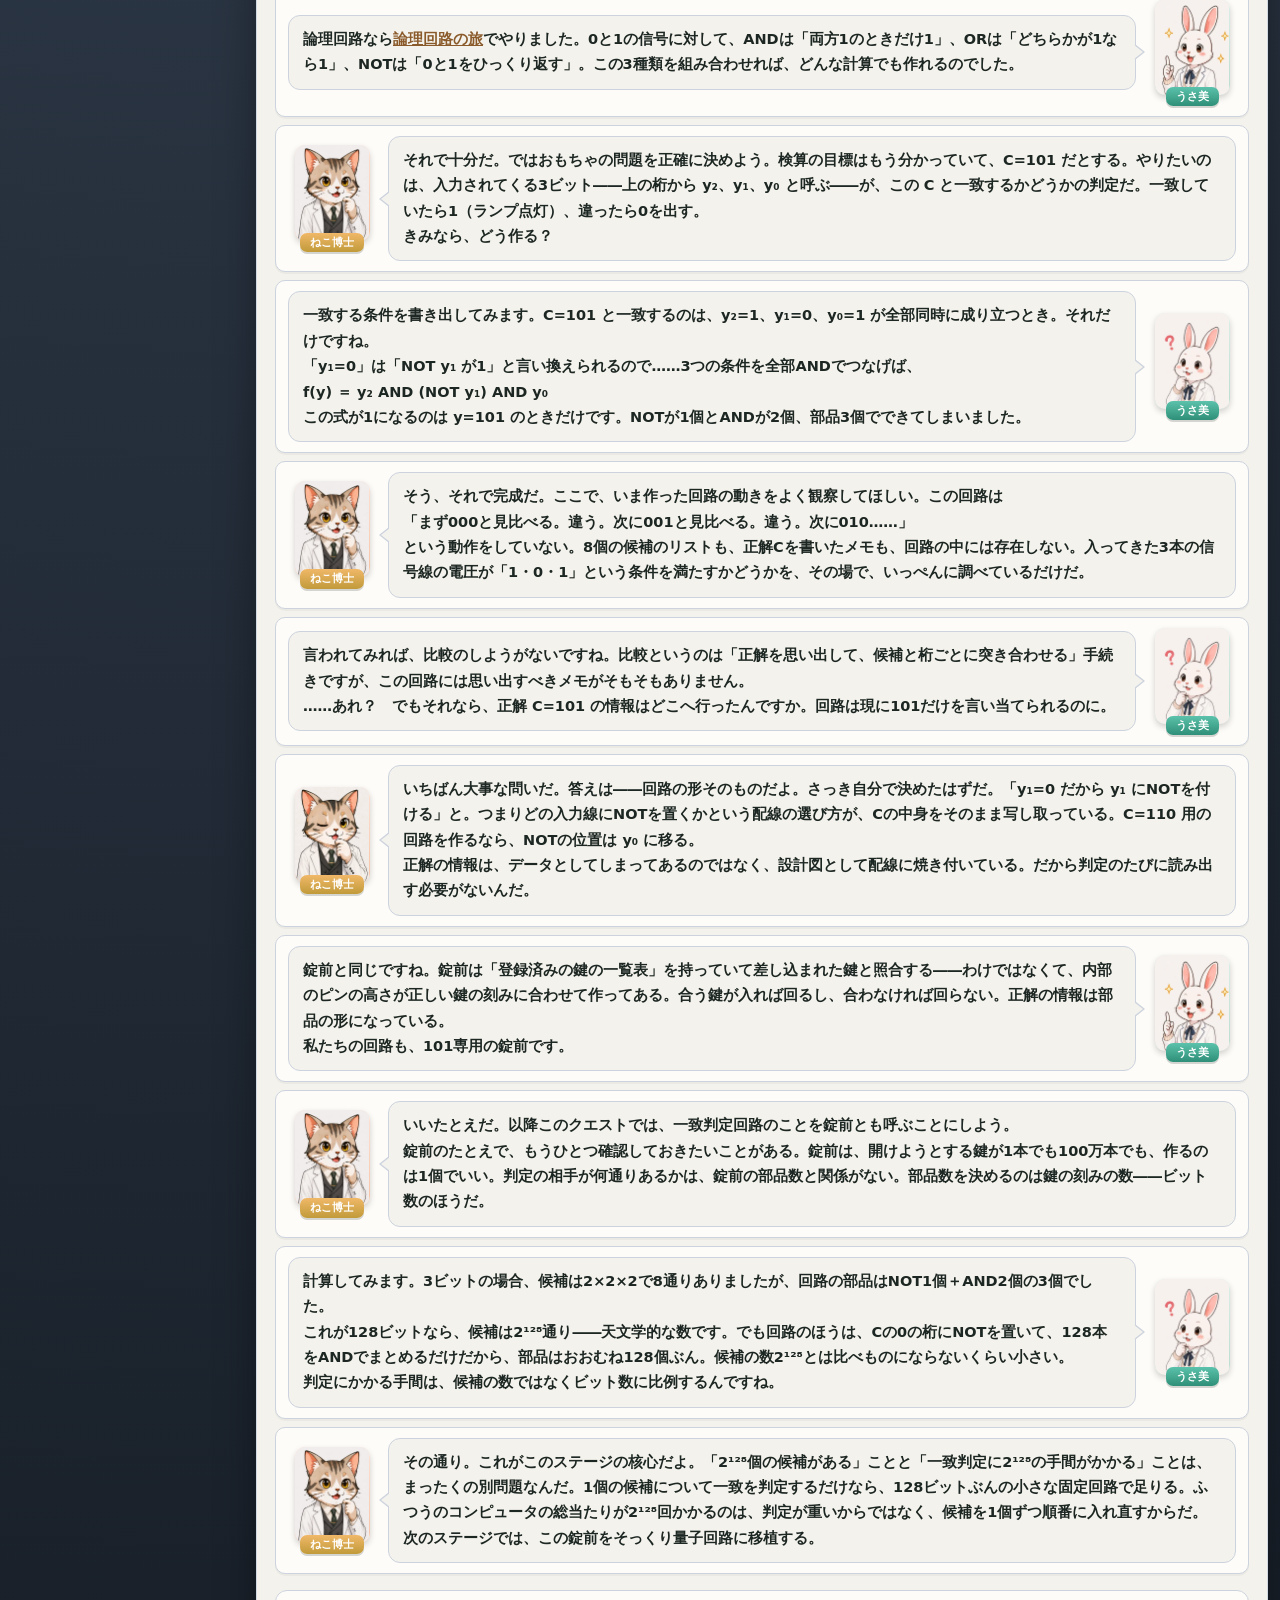
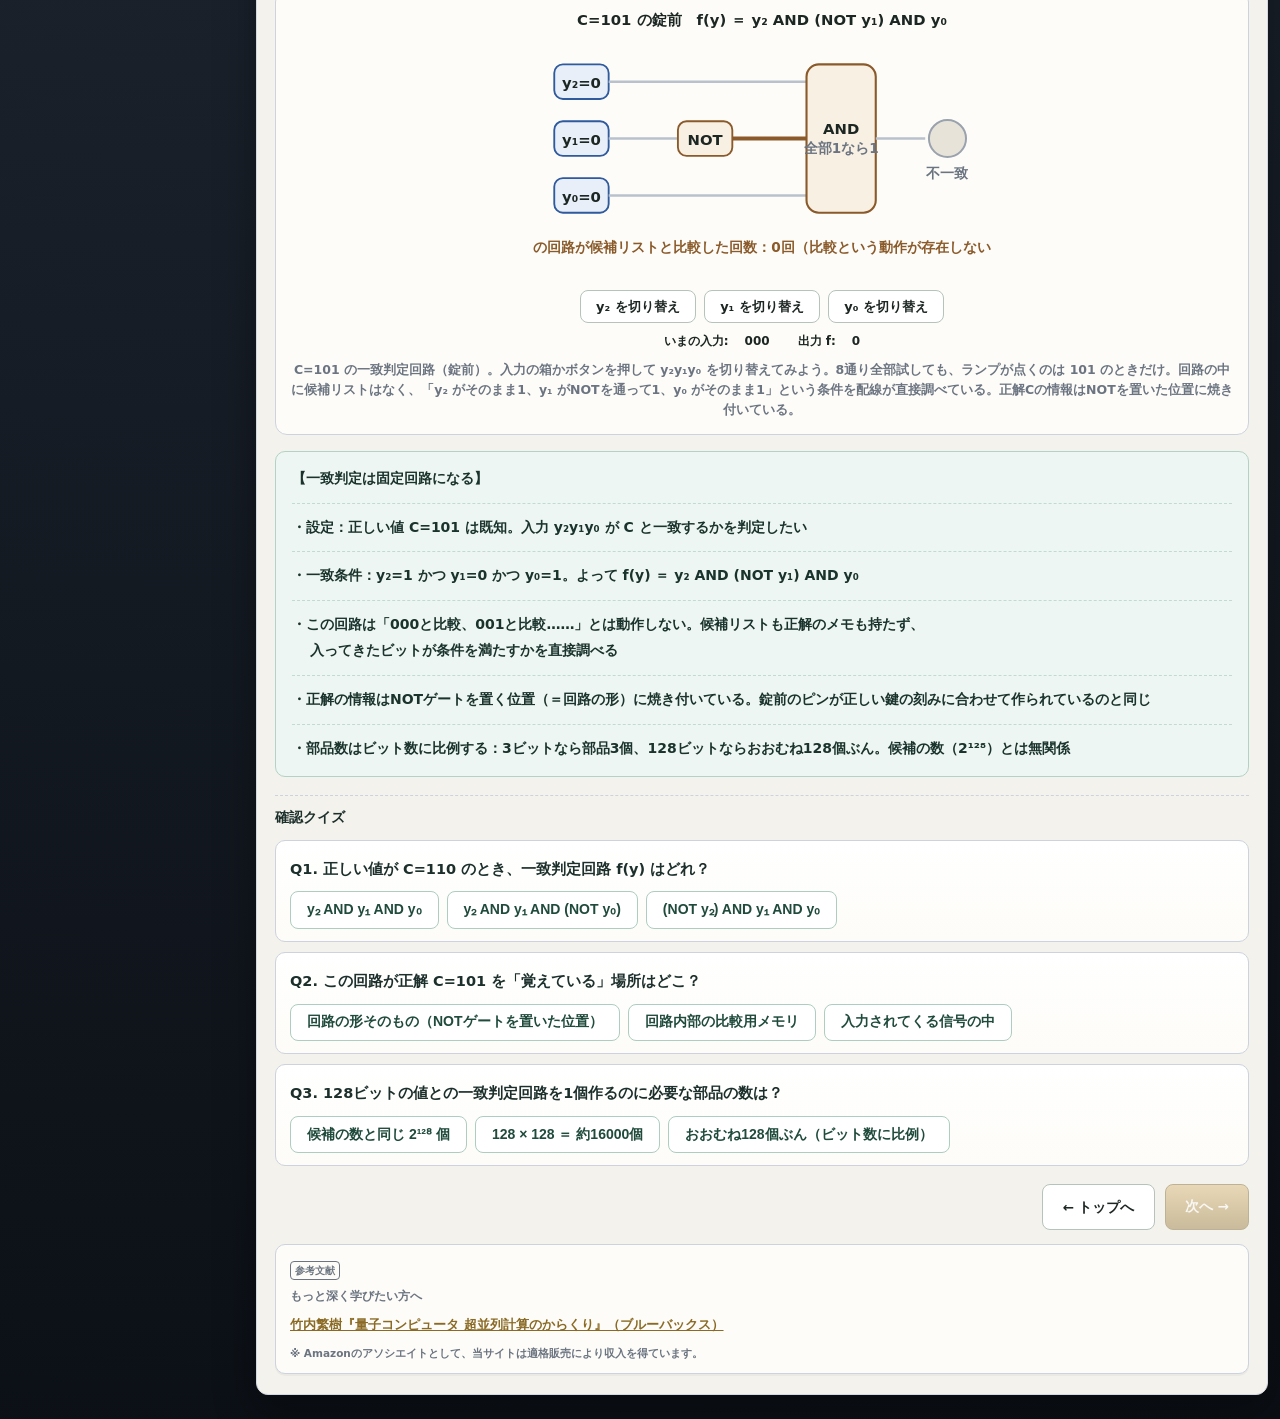
==== commit 5d6c0d17: "feat: STAGE1冒頭に問題意識（AES鍵探索）の提示を追加 読者が「何を解決したいのか」を知る前におもちゃの例を読まされる構成を改善。 - STAGE1に「この旅で解きたい問題」ボックスと問題" ====
--- a/stage1.html
+++ b/stage1.html
@@ -70,31 +70,54 @@
 
       <div class="mission-box">
         <div class="mission-label">🎯 ミッション</div>
-        <div class="mission-text">「入力が101と一致するか」の判定が、候補を1個ずつ見比べなくても、ANDとNOTの固定回路1個でできる理由を説明できれば合格。正解の情報が回路のどこに焼き付いているかまで言えれば完璧だ。</div>
+        <div class="mission-text">まず、このクエスト全体で解きたい問題（AESの鍵探索）と、その中で残る謎（オラクルの中身）をつかもう。そのうえで、「入力が101と一致するか」の判定が、候補を1個ずつ見比べなくても、ANDとNOTの固定回路1個でできる理由を説明できれば合格。</div>
         <span class="mission-status" id="mission-status">未達成</span>
       </div>
 
+      <div class="formula-box">
+        <span class="step">【この旅で解きたい問題 ― AESの鍵探索】</span>
+        <span class="step">・分かっているもの：データP と、正しい鍵Kで作った暗号文C。そして検算の条件「候補kでPを暗号化した結果がCと一致 ⇔ kが正解」</span>
+        <span class="step">・知りたいもの：<strong>鍵K</strong>（候補は2¹²⁸個。総当たりでは絶望的）</span>
+        <span class="step">・作戦：グローバーのアルゴリズム（前作STAGE6）で約√N＝<span class="nw">2⁶⁴回</span>に短縮する</span>
+        <span class="step">・謎（このクエストの主役）：当たりに目印を付ける<strong>「オラクル」の中身</strong>。あれは2¹²⁸個の候補を1個ずつ比較しているのか？</span>
+        <span class="step">・道順：STAGE1〜4で、3ビットのおもちゃ（C=101との一致判定）を使って<strong>判定回路の作り方</strong>を練習 → STAGE5で本物のAES鍵探索に組み込む → STAGE6で正直なコスト勘定</span>
+      </div>
+
       <div class="dialogue-scene">
         <div class="dialog-row">
           <div class="dialog-character">
             <div class="dialog-avatar mentor"><img src="images/cat.webp" width="300" height="386" alt=""></div>
             <div class="dialog-name mentor">ねこ博士</div>
           </div>
-          <div class="dialog-bubble">今回のクエストは、<a href="https://ruglerugle.github.io/quantum-computer/" target="_blank" rel="noopener" style="color:#8a5a2a;text-decoration:underline">量子コンピュータはなぜ速いのか</a>で通り過ぎた場所を、じっくり掘り返すよ。グローバーのアルゴリズムに出てきた<strong>オラクル</strong>――当たりの候補の矢印だけを反対向きにする箱だ。あのときは箱の外側の働きだけを使った。今回は<strong>箱を開けて、中身を部品から組み立てる</strong>。</div>
+          <div class="dialog-bubble">今回のクエストは、<a href="https://ruglerugle.github.io/quantum-computer/" target="_blank" rel="noopener" style="color:#8a5a2a;text-decoration:underline">量子コンピュータはなぜ速いのか</a>で通り過ぎた場所を、じっくり掘り返す。始める前に、<strong>解きたい問題を先にはっきり掲げておこう</strong>。<br>相手は<strong>AES</strong>――インターネットの通信を守っている共通鍵暗号だ。詳しい仕組みはSTAGE5で扱うから、いまは「<strong>128ビットの鍵kをダイヤルにして、データPを暗号文にかき混ぜる機械</strong>」だと思えばいい。<br>攻撃者は、データPと、正しい鍵Kでかき混ぜた暗号文Cのペアを手に入れた。<strong>知りたいのは鍵Kそのもの</strong>。手がかりは「候補kでPをかき混ぜた結果がCと一致すれば、そのkが正解」という<strong>検算の条件</strong>だけ。候補は2¹²⁸個ある。</div>
         </div>
         <div class="dialog-row right">
           <div class="dialog-character">
             <div class="dialog-avatar student"><img src="images/rabbit.webp" width="300" height="386" alt=""></div>
             <div class="dialog-name student">うさ美</div>
           </div>
-          <div class="dialog-bubble">ちょうど引っかかっていたところです。復習すると、グローバーの方法は「当たりの矢印だけをオラクルで反転する」「平均のまわりで折り返す」の2手を約√N回くり返して、当たりの矢印を育てるのでした。<br>でも、その1手目がずっと謎なんです。箱が「当たりかどうか」を判定できるということは、<strong>箱の中で、正解の値と候補を1個ずつ見比べている</strong>としか思えません。鍵の候補が2¹²⁸個あるなら、中では2¹²⁸回の比較が起きているのでは？</div>
-        </div>
-        <div class="dialog-row">
-          <div class="dialog-character">
-            <div class="dialog-avatar mentor"><img src="images/cat.webp" width="300" height="386" alt=""></div>
-            <div class="dialog-name mentor">ねこ博士</div>
-          </div>
-          <div class="dialog-bubble">その疑問に正面から答えるのが、このクエストの目的だよ。先に結論だけ言っておくと、<strong>比較はしていない</strong>。そして「比較していないのに判定できる」のは、量子の魔法ではなくて、<strong>ふつうの論理回路にもともと備わっている性質</strong>なんだ。だから今日は量子の話をいったん忘れて、電気で動くただの回路から始めよう。</div>
+          <div class="dialog-bubble">「候補は多すぎるが、1個ずつの検算はできる」――前作でやった<strong>グローバーのアルゴリズム</strong>の出番ですね。当たりの候補の矢印だけを<strong>オラクル</strong>という箱で反転して目印を付け、「平均のまわりの折り返し」で目印を長さに変える。これを約√N回で、2¹²⁸個でも約2⁶⁴回まで減るのでした。<br>でも、そのオラクルがずっと謎なんです。箱が「当たりかどうか」を判定できるということは、<strong>箱の中で、正解と候補を1個ずつ見比べている</strong>としか思えません。候補が2¹²⁸個あるなら、中では2¹²⁸回の比較が起きているのでは？</div>
+        </div>
+        <div class="dialog-row">
+          <div class="dialog-character">
+            <div class="dialog-avatar mentor"><img src="images/cat.webp" width="300" height="386" alt=""></div>
+            <div class="dialog-name mentor">ねこ博士</div>
+          </div>
+          <div class="dialog-bubble">その疑問に正面から答えるのが、このクエストの目的だよ。先に結論だけ言っておくと、<strong>比較はしていない</strong>。そして「比較していないのに判定できる」のは、量子の魔法ではなくて、<strong>ふつうの論理回路にもともと備わっている性質</strong>なんだ。<br>進み方も先に示しておこう。いきなり128ビットのAESは大きすぎる。だからSTAGE1〜4では「<strong>3ビットの値が C=101 と一致するか</strong>」というおもちゃの問題で判定回路――以降<strong>錠前</strong>と呼ぶことになる――の作り方を練習して、STAGE5で本物のAES鍵探索に組み込む。</div>
+        </div>
+        <div class="dialog-row right">
+          <div class="dialog-character">
+            <div class="dialog-avatar student"><img src="images/rabbitThink.webp" width="300" height="386" alt=""></div>
+            <div class="dialog-name student">うさ美</div>
+          </div>
+          <div class="dialog-bubble">待ってください。そのおもちゃの問題、<strong>正解が101だと知っている状態</strong>で回路を作るんですよね。答えを最初から知っているなら、探索する必要がそもそもないのでは？　何を解決しているのか分からなくなりました。</div>
+        </div>
+        <div class="dialog-row">
+          <div class="dialog-character">
+            <div class="dialog-avatar mentor"><img src="images/catThink.webp" width="300" height="386" alt=""></div>
+            <div class="dialog-name mentor">ねこ博士</div>
+          </div>
+          <div class="dialog-bubble">いいところで立ち止まった。答えはこうだ。これから作る回路は<strong>探す装置ではなく、検算する装置</strong>なんだ。<br>さっきの問題設定を思い出してほしい。攻撃者が最初から知っているのは、答え合わせの目標である<strong>暗号文C</strong>。知らないのは<strong>鍵K</strong>。本番の回路に刻み込まれるのはCのほうで、探している鍵は<strong>回路のどこにも書かれていない</strong>。鍵の候補は、検算係の手前でAESの計算にかけられて暗号文に変換されてから、Cと照合される――この組み立てはSTAGE5で見る。<br>つまり「Cとの一致判定」は、探索の答えではなく<strong>検算の道具</strong>だ。道具の作り方さえ分かれば、オラクルの謎はほとんど解ける。だから今日は量子の話もいったん忘れて、電気で動くただの回路から始めよう。</div>
         </div>
         <div class="dialog-row right">
           <div class="dialog-character">
@@ -108,7 +131,7 @@
             <div class="dialog-avatar mentor"><img src="images/cat.webp" width="300" height="386" alt=""></div>
             <div class="dialog-name mentor">ねこ博士</div>
           </div>
-          <div class="dialog-bubble">それで十分だ。では問題設定をはっきりさせよう。<strong>正しい値はもう分かっていて、C=101 だとする</strong>。やりたいのは、入力されてくる3ビット――上の桁から y₂、y₁、y₀ と呼ぶ――が、この C と<strong>一致するかどうかの判定</strong>だ。一致していたら1（ランプ点灯）、違ったら0を出す。<br>きみなら、どう作る？</div>
+          <div class="dialog-bubble">それで十分だ。ではおもちゃの問題を正確に決めよう。<strong>検算の目標はもう分かっていて、C=101 だとする</strong>。やりたいのは、入力されてくる3ビット――上の桁から y₂、y₁、y₀ と呼ぶ――が、この C と<strong>一致するかどうかの判定</strong>だ。一致していたら1（ランプ点灯）、違ったら0を出す。<br>きみなら、どう作る？</div>
         </div>
         <div class="dialog-row right">
           <div class="dialog-character">
